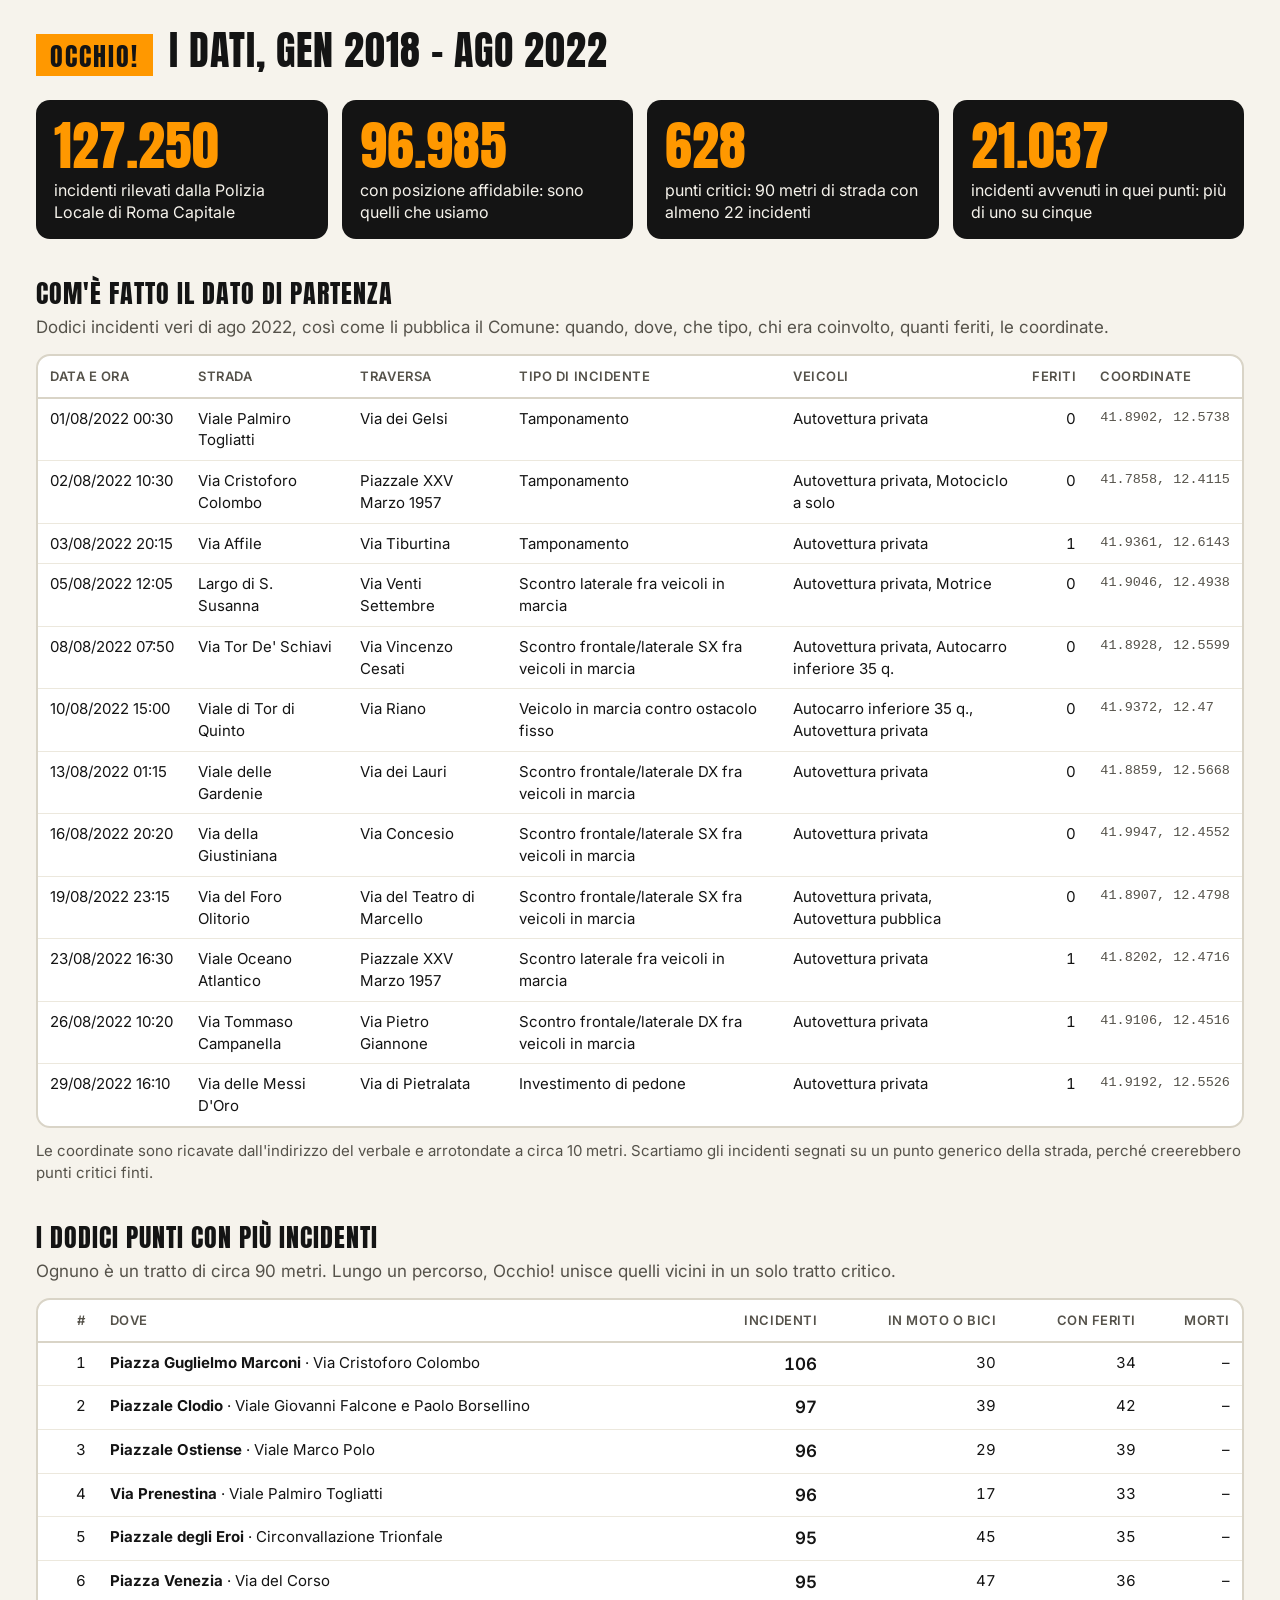
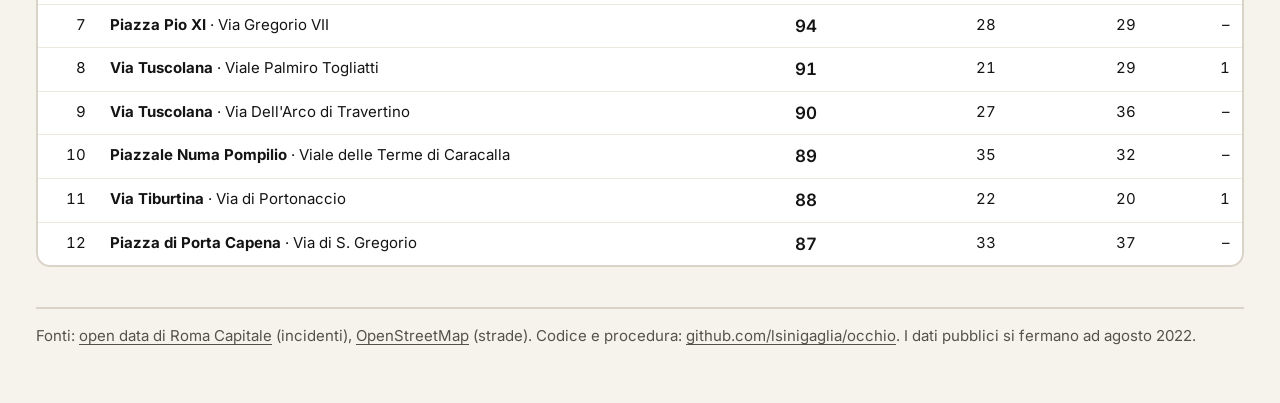
==== docs/dati.html @ 3bcf95f9 "Pagina con l'anteprima dei dati" ====
<!doctype html>
<html lang="it">
<head>
<meta charset="utf-8">
<meta name="viewport" content="width=device-width, initial-scale=1">
<title>Occhio! — i dati</title>
<link rel="icon" href="icon.svg" type="image/svg+xml">
<link rel="preconnect" href="https://fonts.gstatic.com" crossorigin>
<link rel="stylesheet" href="https://fonts.googleapis.com/css2?family=Anton&family=Inter:wght@400;600&display=swap">
<style>
:root { --ink: #141414; --paper: #F6F3EC; --orange: #FF9800; --soft: #55524A; --line: #D9D4C7; }
* { box-sizing: border-box; }
body { margin: 0; background: var(--paper); color: var(--ink); font: 400 17px/1.45 Inter, Arial, sans-serif; }
main { max-width: 1240px; margin: 0 auto; padding: 28px 16px 56px; }
header { display: flex; align-items: baseline; gap: 16px; flex-wrap: wrap; }
.tag { background: var(--orange); font: 400 26px/1 Anton, Impact, sans-serif; letter-spacing: 2px; text-transform: uppercase; padding: 9px 14px 7px; }
h1 { font: 400 40px/1.1 Anton, Impact, sans-serif; text-transform: uppercase; letter-spacing: 1px; margin: 0; }
h2 { font: 400 26px/1.15 Anton, Impact, sans-serif; text-transform: uppercase; letter-spacing: 1px; margin: 40px 0 6px; }
p.sub { margin: 0 0 14px; color: var(--soft); }
.flow { display: grid; grid-template-columns: repeat(4, 1fr); gap: 14px; margin-top: 24px; }
.step { background: var(--ink); color: var(--paper); border-radius: 14px; padding: 18px 18px 16px; }
.step .num { font: 400 54px/1 Anton, Impact, sans-serif; color: var(--orange); }
.step .what { margin-top: 8px; font-size: 16px; line-height: 1.35; }
.wrap { overflow-x: auto; background: #fff; border: 2px solid var(--line); border-radius: 14px; }
table { border-collapse: collapse; width: 100%; font-size: 15px; }
th { text-align: left; font-weight: 600; font-size: 13px; text-transform: uppercase; letter-spacing: .04em; color: var(--soft); padding: 11px 12px; border-bottom: 2px solid var(--line); white-space: nowrap; }
td { padding: 9px 12px; border-bottom: 1px solid #ECE8DD; vertical-align: top; }
tr:last-child td { border-bottom: 0; }
td.n, th.n { text-align: right; font-variant-numeric: tabular-nums; }
td.big { font-weight: 600; font-size: 17px; }
td.nw { white-space: nowrap; }
td.mono { font-family: ui-monospace, Consolas, monospace; font-size: 13.5px; color: var(--soft); }
.note { margin-top: 12px; color: var(--soft); font-size: 15px; }
a { color: inherit; text-underline-offset: 3px; }
footer { margin-top: 40px; padding-top: 16px; border-top: 2px solid var(--line); color: var(--soft); font-size: 15px; }
@media (max-width: 820px) { .flow { grid-template-columns: 1fr 1fr; } h1 { font-size: 30px; } .step .num { font-size: 40px; } }
</style>
</head>
<body>
<main>
<header><span class="tag">Occhio!</span><h1>I dati, gen 2018 – ago 2022</h1></header>

<div class="flow">
<div class="step"><div class="num">127.250</div><div class="what">incidenti rilevati dalla Polizia Locale di Roma Capitale</div></div>
<div class="step"><div class="num">96.985</div><div class="what">con posizione affidabile: sono quelli che usiamo</div></div>
<div class="step"><div class="num">628</div><div class="what">punti critici: 90 metri di strada con almeno 22 incidenti</div></div>
<div class="step"><div class="num">21.037</div><div class="what">incidenti avvenuti in quei punti: più di uno su cinque</div></div>
</div>

<h2>Com'è fatto il dato di partenza</h2>
<p class="sub">Dodici incidenti veri di ago 2022, così come li pubblica il Comune: quando, dove, che tipo, chi era coinvolto, quanti feriti, le coordinate.</p>
<div class="wrap"><table>
<tr><th>Data e ora</th><th>Strada</th><th>Traversa</th><th>Tipo di incidente</th><th>Veicoli</th><th class="n">Feriti</th><th>Coordinate</th></tr>
<tr><td class='nw'>01/08/2022 00:30</td><td>Viale Palmiro Togliatti</td><td>Via dei Gelsi</td><td>Tamponamento</td><td>Autovettura privata</td><td class='n'>0</td><td class='nw mono'>41.8902, 12.5738</td></tr><tr><td class='nw'>02/08/2022 10:30</td><td>Via Cristoforo Colombo</td><td>Piazzale XXV Marzo 1957</td><td>Tamponamento</td><td>Autovettura privata, Motociclo a solo</td><td class='n'>0</td><td class='nw mono'>41.7858, 12.4115</td></tr><tr><td class='nw'>03/08/2022 20:15</td><td>Via Affile</td><td>Via Tiburtina</td><td>Tamponamento</td><td>Autovettura privata</td><td class='n'>1</td><td class='nw mono'>41.9361, 12.6143</td></tr><tr><td class='nw'>05/08/2022 12:05</td><td>Largo di S. Susanna</td><td>Via Venti Settembre</td><td>Scontro laterale fra veicoli in marcia</td><td>Autovettura privata, Motrice</td><td class='n'>0</td><td class='nw mono'>41.9046, 12.4938</td></tr><tr><td class='nw'>08/08/2022 07:50</td><td>Via Tor De&#x27; Schiavi</td><td>Via Vincenzo Cesati</td><td>Scontro frontale/laterale SX fra veicoli in marcia</td><td>Autovettura privata, Autocarro inferiore 35 q.</td><td class='n'>0</td><td class='nw mono'>41.8928, 12.5599</td></tr><tr><td class='nw'>10/08/2022 15:00</td><td>Viale di Tor di Quinto</td><td>Via Riano</td><td>Veicolo in marcia contro ostacolo fisso</td><td>Autocarro inferiore 35 q., Autovettura privata</td><td class='n'>0</td><td class='nw mono'>41.9372, 12.47</td></tr><tr><td class='nw'>13/08/2022 01:15</td><td>Viale delle Gardenie</td><td>Via dei Lauri</td><td>Scontro frontale/laterale DX fra veicoli in marcia</td><td>Autovettura privata</td><td class='n'>0</td><td class='nw mono'>41.8859, 12.5668</td></tr><tr><td class='nw'>16/08/2022 20:20</td><td>Via della Giustiniana</td><td>Via Concesio</td><td>Scontro frontale/laterale SX fra veicoli in marcia</td><td>Autovettura privata</td><td class='n'>0</td><td class='nw mono'>41.9947, 12.4552</td></tr><tr><td class='nw'>19/08/2022 23:15</td><td>Via del Foro Olitorio</td><td>Via del Teatro di Marcello</td><td>Scontro frontale/laterale SX fra veicoli in marcia</td><td>Autovettura privata, Autovettura pubblica</td><td class='n'>0</td><td class='nw mono'>41.8907, 12.4798</td></tr><tr><td class='nw'>23/08/2022 16:30</td><td>Viale Oceano Atlantico</td><td>Piazzale XXV Marzo 1957</td><td>Scontro laterale fra veicoli in marcia</td><td>Autovettura privata</td><td class='n'>1</td><td class='nw mono'>41.8202, 12.4716</td></tr><tr><td class='nw'>26/08/2022 10:20</td><td>Via Tommaso Campanella</td><td>Via Pietro Giannone</td><td>Scontro frontale/laterale DX fra veicoli in marcia</td><td>Autovettura privata</td><td class='n'>1</td><td class='nw mono'>41.9106, 12.4516</td></tr><tr><td class='nw'>29/08/2022 16:10</td><td>Via delle Messi D&#x27;Oro</td><td>Via di Pietralata</td><td>Investimento di pedone</td><td>Autovettura privata</td><td class='n'>1</td><td class='nw mono'>41.9192, 12.5526</td></tr>
</table></div>
<p class="note">Le coordinate sono ricavate dall'indirizzo del verbale e arrotondate a circa 10 metri. Scartiamo gli incidenti segnati su un punto generico della strada, perché creerebbero punti critici finti.</p>

<h2>I dodici punti con più incidenti</h2>
<p class="sub">Ognuno è un tratto di circa 90 metri. Lungo un percorso, Occhio! unisce quelli vicini in un solo tratto critico.</p>
<div class="wrap"><table>
<tr><th class="n">#</th><th>Dove</th><th class="n">Incidenti</th><th class="n">In moto o bici</th><th class="n">Con feriti</th><th class="n">Morti</th></tr>
<tr><td class='n'>1</td><td><b>Piazza Guglielmo Marconi</b> · Via Cristoforo Colombo</td><td class='n big'>106</td><td class='n'>30</td><td class='n'>34</td><td class='n'>–</td></tr><tr><td class='n'>2</td><td><b>Piazzale Clodio</b> · Viale Giovanni Falcone e Paolo Borsellino</td><td class='n big'>97</td><td class='n'>39</td><td class='n'>42</td><td class='n'>–</td></tr><tr><td class='n'>3</td><td><b>Piazzale Ostiense</b> · Viale Marco Polo</td><td class='n big'>96</td><td class='n'>29</td><td class='n'>39</td><td class='n'>–</td></tr><tr><td class='n'>4</td><td><b>Via Prenestina</b> · Viale Palmiro Togliatti</td><td class='n big'>96</td><td class='n'>17</td><td class='n'>33</td><td class='n'>–</td></tr><tr><td class='n'>5</td><td><b>Piazzale degli Eroi</b> · Circonvallazione Trionfale</td><td class='n big'>95</td><td class='n'>45</td><td class='n'>35</td><td class='n'>–</td></tr><tr><td class='n'>6</td><td><b>Piazza Venezia</b> · Via del Corso</td><td class='n big'>95</td><td class='n'>47</td><td class='n'>36</td><td class='n'>–</td></tr><tr><td class='n'>7</td><td><b>Piazza Pio XI</b> · Via Gregorio VII</td><td class='n big'>94</td><td class='n'>28</td><td class='n'>29</td><td class='n'>–</td></tr><tr><td class='n'>8</td><td><b>Via Tuscolana</b> · Viale Palmiro Togliatti</td><td class='n big'>91</td><td class='n'>21</td><td class='n'>29</td><td class='n'>1</td></tr><tr><td class='n'>9</td><td><b>Via Tuscolana</b> · Via Dell&#x27;Arco di Travertino</td><td class='n big'>90</td><td class='n'>27</td><td class='n'>36</td><td class='n'>–</td></tr><tr><td class='n'>10</td><td><b>Piazzale Numa Pompilio</b> · Viale delle Terme di Caracalla</td><td class='n big'>89</td><td class='n'>35</td><td class='n'>32</td><td class='n'>–</td></tr><tr><td class='n'>11</td><td><b>Via Tiburtina</b> · Via di Portonaccio</td><td class='n big'>88</td><td class='n'>22</td><td class='n'>20</td><td class='n'>1</td></tr><tr><td class='n'>12</td><td><b>Piazza di Porta Capena</b> · Via di S. Gregorio</td><td class='n big'>87</td><td class='n'>33</td><td class='n'>37</td><td class='n'>–</td></tr>
</table></div>

<footer>Fonti: <a href="https://dati.comune.roma.it/catalog/dataset?tags=incidenti">open data di Roma Capitale</a> (incidenti), <a href="https://www.openstreetmap.org">OpenStreetMap</a> (strade). Codice e procedura: <a href="https://github.com/lsinigaglia/occhio">github.com/lsinigaglia/occhio</a>. I dati pubblici si fermano ad agosto 2022.</footer>
</main>
</body>
</html>
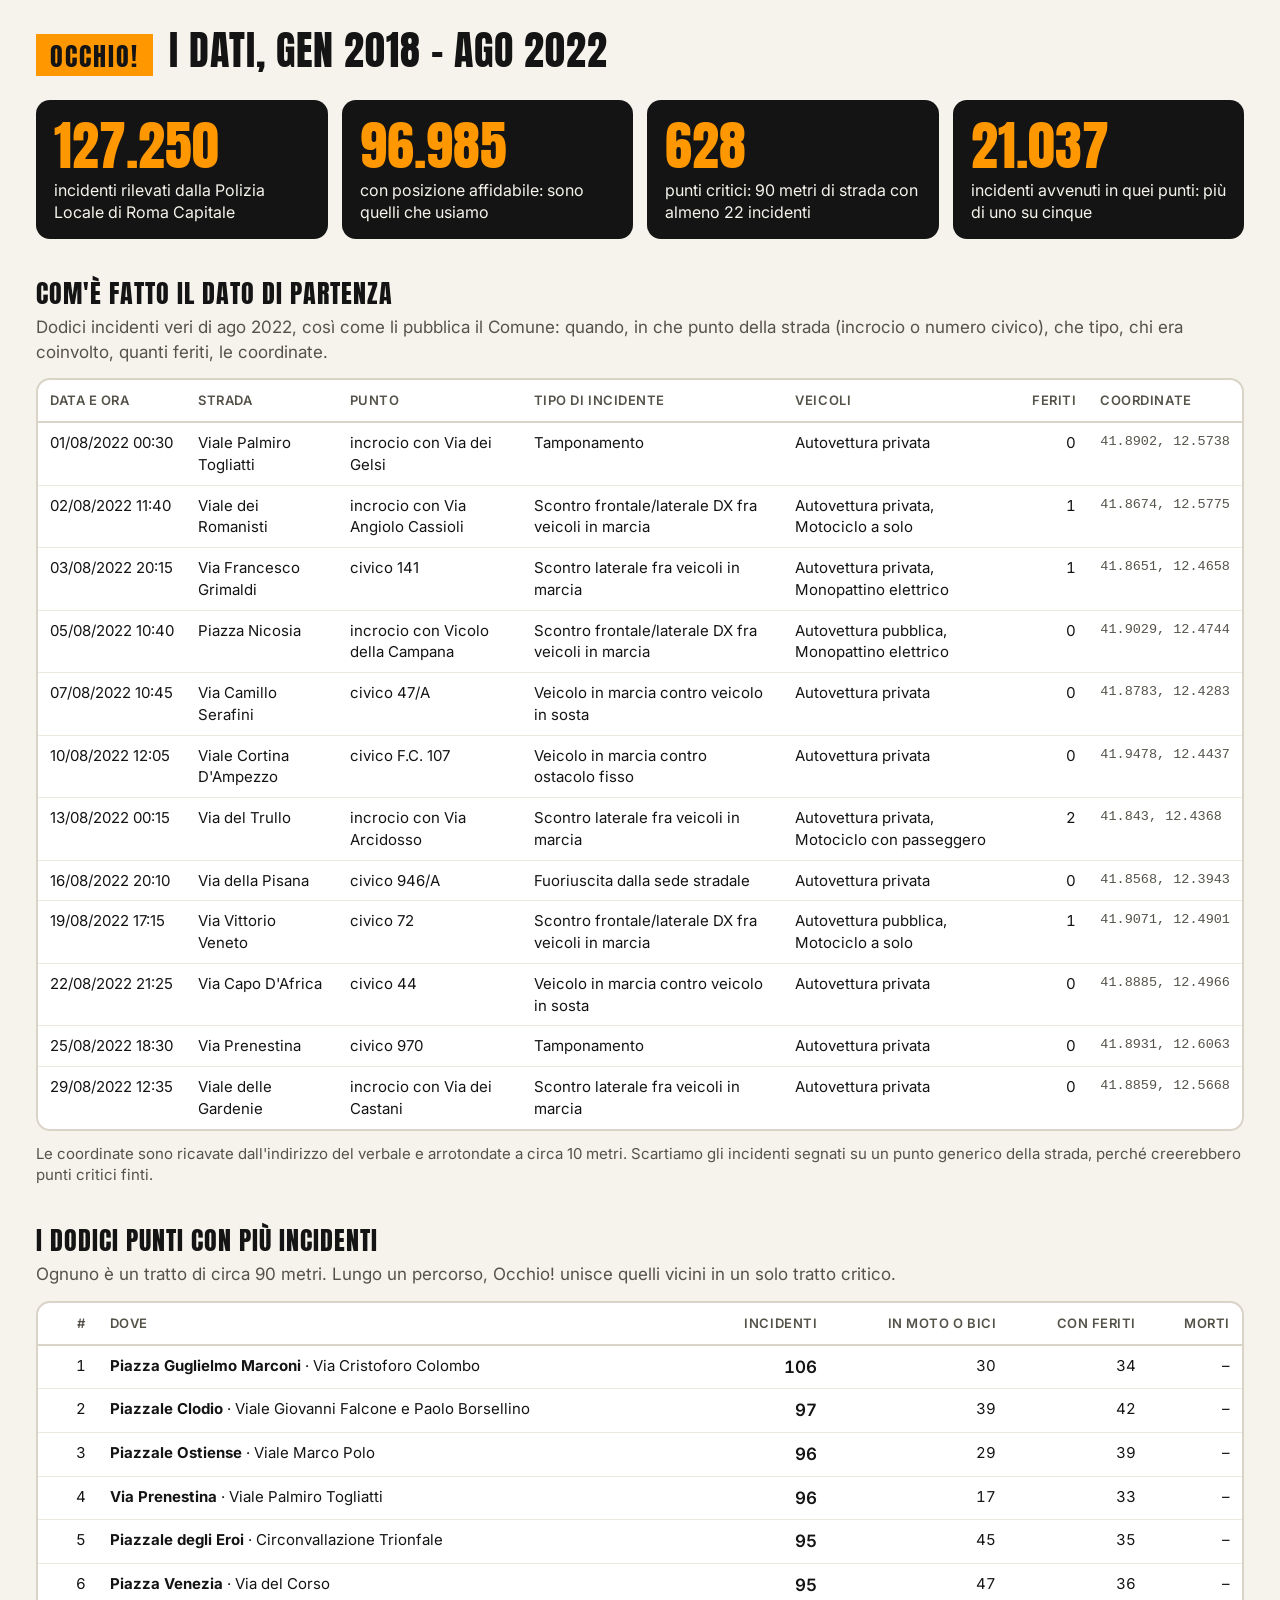
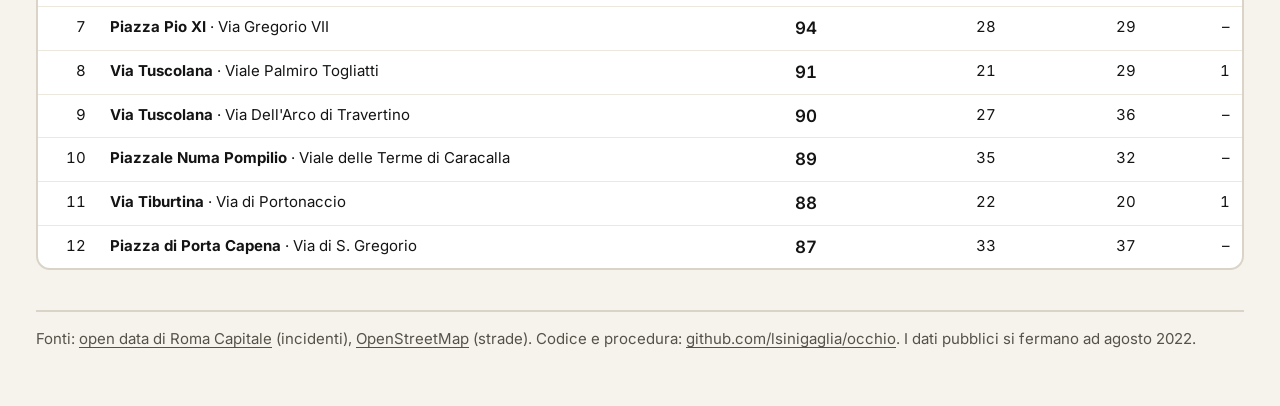
==== commit ed022f1f: "Pagina dati: incrocio o numero civico di ogni incidente" ====
--- a/docs/dati.html
+++ b/docs/dati.html
@@ -48,10 +48,10 @@
 </div>
 
 <h2>Com'è fatto il dato di partenza</h2>
-<p class="sub">Dodici incidenti veri di ago 2022, così come li pubblica il Comune: quando, dove, che tipo, chi era coinvolto, quanti feriti, le coordinate.</p>
+<p class="sub">Dodici incidenti veri di ago 2022, così come li pubblica il Comune: quando, in che punto della strada (incrocio o numero civico), che tipo, chi era coinvolto, quanti feriti, le coordinate.</p>
 <div class="wrap"><table>
-<tr><th>Data e ora</th><th>Strada</th><th>Traversa</th><th>Tipo di incidente</th><th>Veicoli</th><th class="n">Feriti</th><th>Coordinate</th></tr>
-<tr><td class='nw'>01/08/2022 00:30</td><td>Viale Palmiro Togliatti</td><td>Via dei Gelsi</td><td>Tamponamento</td><td>Autovettura privata</td><td class='n'>0</td><td class='nw mono'>41.8902, 12.5738</td></tr><tr><td class='nw'>02/08/2022 10:30</td><td>Via Cristoforo Colombo</td><td>Piazzale XXV Marzo 1957</td><td>Tamponamento</td><td>Autovettura privata, Motociclo a solo</td><td class='n'>0</td><td class='nw mono'>41.7858, 12.4115</td></tr><tr><td class='nw'>03/08/2022 20:15</td><td>Via Affile</td><td>Via Tiburtina</td><td>Tamponamento</td><td>Autovettura privata</td><td class='n'>1</td><td class='nw mono'>41.9361, 12.6143</td></tr><tr><td class='nw'>05/08/2022 12:05</td><td>Largo di S. Susanna</td><td>Via Venti Settembre</td><td>Scontro laterale fra veicoli in marcia</td><td>Autovettura privata, Motrice</td><td class='n'>0</td><td class='nw mono'>41.9046, 12.4938</td></tr><tr><td class='nw'>08/08/2022 07:50</td><td>Via Tor De&#x27; Schiavi</td><td>Via Vincenzo Cesati</td><td>Scontro frontale/laterale SX fra veicoli in marcia</td><td>Autovettura privata, Autocarro inferiore 35 q.</td><td class='n'>0</td><td class='nw mono'>41.8928, 12.5599</td></tr><tr><td class='nw'>10/08/2022 15:00</td><td>Viale di Tor di Quinto</td><td>Via Riano</td><td>Veicolo in marcia contro ostacolo fisso</td><td>Autocarro inferiore 35 q., Autovettura privata</td><td class='n'>0</td><td class='nw mono'>41.9372, 12.47</td></tr><tr><td class='nw'>13/08/2022 01:15</td><td>Viale delle Gardenie</td><td>Via dei Lauri</td><td>Scontro frontale/laterale DX fra veicoli in marcia</td><td>Autovettura privata</td><td class='n'>0</td><td class='nw mono'>41.8859, 12.5668</td></tr><tr><td class='nw'>16/08/2022 20:20</td><td>Via della Giustiniana</td><td>Via Concesio</td><td>Scontro frontale/laterale SX fra veicoli in marcia</td><td>Autovettura privata</td><td class='n'>0</td><td class='nw mono'>41.9947, 12.4552</td></tr><tr><td class='nw'>19/08/2022 23:15</td><td>Via del Foro Olitorio</td><td>Via del Teatro di Marcello</td><td>Scontro frontale/laterale SX fra veicoli in marcia</td><td>Autovettura privata, Autovettura pubblica</td><td class='n'>0</td><td class='nw mono'>41.8907, 12.4798</td></tr><tr><td class='nw'>23/08/2022 16:30</td><td>Viale Oceano Atlantico</td><td>Piazzale XXV Marzo 1957</td><td>Scontro laterale fra veicoli in marcia</td><td>Autovettura privata</td><td class='n'>1</td><td class='nw mono'>41.8202, 12.4716</td></tr><tr><td class='nw'>26/08/2022 10:20</td><td>Via Tommaso Campanella</td><td>Via Pietro Giannone</td><td>Scontro frontale/laterale DX fra veicoli in marcia</td><td>Autovettura privata</td><td class='n'>1</td><td class='nw mono'>41.9106, 12.4516</td></tr><tr><td class='nw'>29/08/2022 16:10</td><td>Via delle Messi D&#x27;Oro</td><td>Via di Pietralata</td><td>Investimento di pedone</td><td>Autovettura privata</td><td class='n'>1</td><td class='nw mono'>41.9192, 12.5526</td></tr>
+<tr><th>Data e ora</th><th>Strada</th><th>Punto</th><th>Tipo di incidente</th><th>Veicoli</th><th class="n">Feriti</th><th>Coordinate</th></tr>
+<tr><td class='nw'>01/08/2022 00:30</td><td>Viale Palmiro Togliatti</td><td>incrocio con Via dei Gelsi</td><td>Tamponamento</td><td>Autovettura privata</td><td class='n'>0</td><td class='nw mono'>41.8902, 12.5738</td></tr><tr><td class='nw'>02/08/2022 11:40</td><td>Viale dei Romanisti</td><td>incrocio con Via Angiolo Cassioli</td><td>Scontro frontale/laterale DX fra veicoli in marcia</td><td>Autovettura privata, Motociclo a solo</td><td class='n'>1</td><td class='nw mono'>41.8674, 12.5775</td></tr><tr><td class='nw'>03/08/2022 20:15</td><td>Via Francesco Grimaldi</td><td>civico 141</td><td>Scontro laterale fra veicoli in marcia</td><td>Autovettura privata, Monopattino elettrico</td><td class='n'>1</td><td class='nw mono'>41.8651, 12.4658</td></tr><tr><td class='nw'>05/08/2022 10:40</td><td>Piazza Nicosia</td><td>incrocio con Vicolo della Campana</td><td>Scontro frontale/laterale DX fra veicoli in marcia</td><td>Autovettura pubblica, Monopattino elettrico</td><td class='n'>0</td><td class='nw mono'>41.9029, 12.4744</td></tr><tr><td class='nw'>07/08/2022 10:45</td><td>Via Camillo Serafini</td><td>civico 47/A</td><td>Veicolo in marcia contro veicolo in sosta</td><td>Autovettura privata</td><td class='n'>0</td><td class='nw mono'>41.8783, 12.4283</td></tr><tr><td class='nw'>10/08/2022 12:05</td><td>Viale Cortina D&#x27;Ampezzo</td><td>civico F.C. 107</td><td>Veicolo in marcia contro ostacolo fisso</td><td>Autovettura privata</td><td class='n'>0</td><td class='nw mono'>41.9478, 12.4437</td></tr><tr><td class='nw'>13/08/2022 00:15</td><td>Via del Trullo</td><td>incrocio con Via Arcidosso</td><td>Scontro laterale fra veicoli in marcia</td><td>Autovettura privata, Motociclo con passeggero</td><td class='n'>2</td><td class='nw mono'>41.843, 12.4368</td></tr><tr><td class='nw'>16/08/2022 20:10</td><td>Via della Pisana</td><td>civico 946/A</td><td>Fuoriuscita dalla sede stradale</td><td>Autovettura privata</td><td class='n'>0</td><td class='nw mono'>41.8568, 12.3943</td></tr><tr><td class='nw'>19/08/2022 17:15</td><td>Via Vittorio Veneto</td><td>civico 72</td><td>Scontro frontale/laterale DX fra veicoli in marcia</td><td>Autovettura pubblica, Motociclo a solo</td><td class='n'>1</td><td class='nw mono'>41.9071, 12.4901</td></tr><tr><td class='nw'>22/08/2022 21:25</td><td>Via Capo D&#x27;Africa</td><td>civico 44</td><td>Veicolo in marcia contro veicolo in sosta</td><td>Autovettura privata</td><td class='n'>0</td><td class='nw mono'>41.8885, 12.4966</td></tr><tr><td class='nw'>25/08/2022 18:30</td><td>Via Prenestina</td><td>civico 970</td><td>Tamponamento</td><td>Autovettura privata</td><td class='n'>0</td><td class='nw mono'>41.8931, 12.6063</td></tr><tr><td class='nw'>29/08/2022 12:35</td><td>Viale delle Gardenie</td><td>incrocio con Via dei Castani</td><td>Scontro laterale fra veicoli in marcia</td><td>Autovettura privata</td><td class='n'>0</td><td class='nw mono'>41.8859, 12.5668</td></tr>
 </table></div>
 <p class="note">Le coordinate sono ricavate dall'indirizzo del verbale e arrotondate a circa 10 metri. Scartiamo gli incidenti segnati su un punto generico della strada, perché creerebbero punti critici finti.</p>
 
